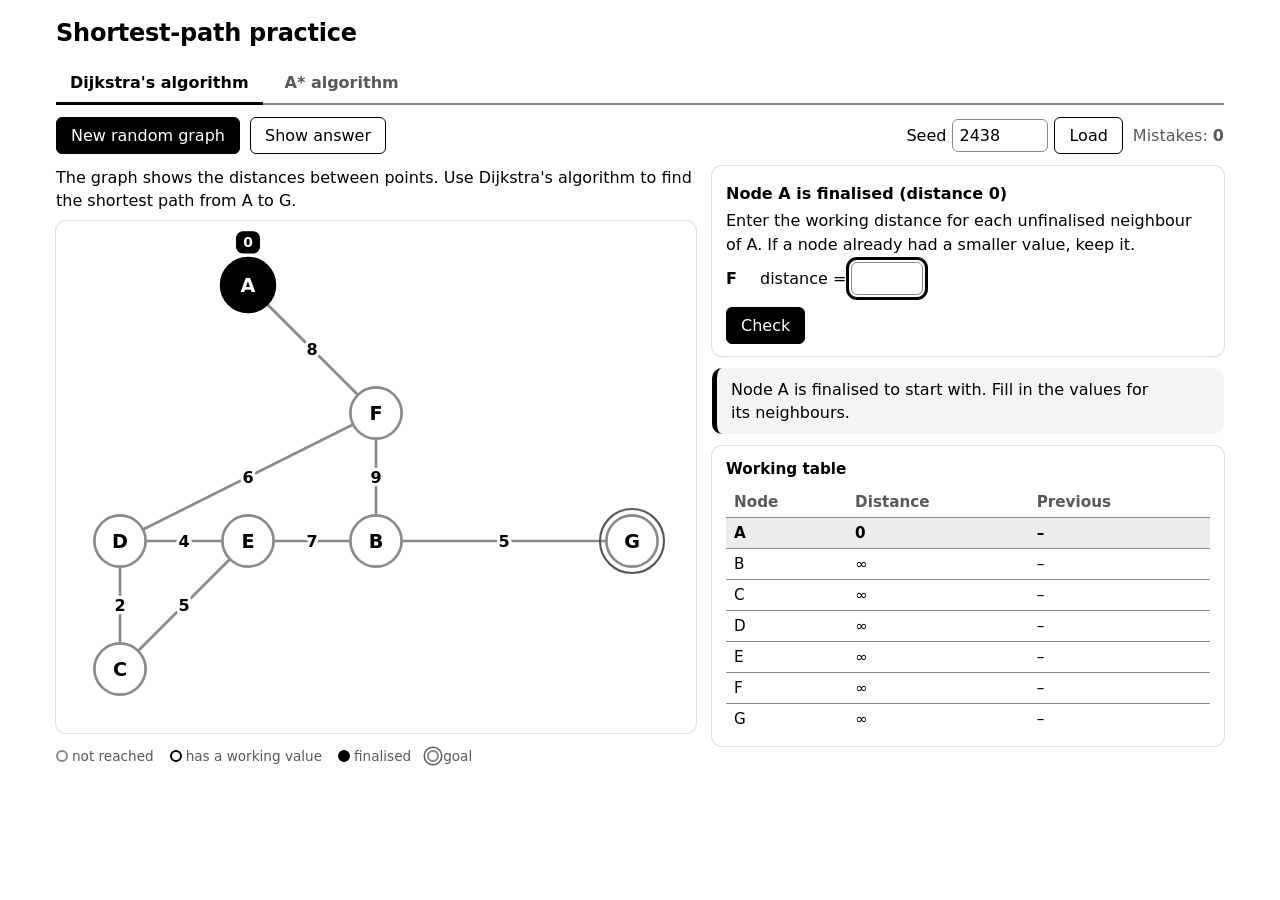
==== index.html @ e4dfb205 "Add shortest-path practice site (Dijkstra and A*) Co-Authored-By: Claude Sonnet 5.5 <noreply@anthrop" ====
<!doctype html>
<html lang="en">
<head>
  <meta charset="utf-8">
  <meta name="viewport" content="width=device-width, initial-scale=1">
  <title>Shortest-Path Practice: Dijkstra &amp; A*</title>
  <link rel="stylesheet" href="style.css">
</head>
<body>
  <header>
    <h1>Shortest-path practice</h1>
    <div class="tabs" role="tablist" aria-label="Algorithm">
      <button role="tab" id="tab-dijkstra" data-algo="dijkstra">Dijkstra's algorithm</button>
      <button role="tab" id="tab-astar" data-algo="astar">A* algorithm</button>
    </div>
  </header>

  <div class="toolbar">
    <button id="btnNew" type="button">New random graph</button>
    <button id="btnReveal" type="button" class="secondary">Show answer</button>
    <form id="seedForm" class="seedform">
      <label for="seedInput">Seed</label>
      <input id="seedInput" type="text" inputmode="numeric" size="7" autocomplete="off">
      <button type="submit" class="secondary">Load</button>
    </form>
    <span class="mistakes">Mistakes: <strong id="mistakes">0</strong></span>
  </div>

  <main>
    <section class="left" aria-label="Graph">
      <p id="question" class="question"></p>
      <svg id="graph" role="group" aria-label="Graph"></svg>
      <ul class="legend" id="legend"></ul>
    </section>

    <section class="right" aria-label="Working">
      <div id="task" class="card"></div>
      <div id="feedback" class="feedback" role="status" aria-live="polite"></div>
      <div id="tableWrap" class="card"></div>
    </section>
  </main>

  <script src="logic.js"></script>
  <script src="app.js"></script>
</body>
</html>
---- style.css ----
:root {
  --bg: #fff; --card: #fff; --text: #000; --muted: #595959; --line: #8a8a8a;
  --accent: #000; --accent-text: #fff;
  --work: #fff; --work-stroke: #000;
  --final: #000; --final-stroke: #000; --final-text: #fff; --final-row: #ececec;
  --bad: #000; --bad-bg: #ececec; --ok: #000; --ok-bg: #fff; --info-bg: #f4f4f4;
  --path: #000;
  --ease-out: cubic-bezier(0.23, 1, 0.32, 1);
  --shadow: 0 0 0 1px rgba(0,0,0,.12);
}
@media (prefers-color-scheme: dark) {
  :root {
    --bg: #000; --card: #000; --text: #fff; --muted: #a8a8a8; --line: #767676;
    --accent: #fff; --accent-text: #000;
    --work: #000; --work-stroke: #fff;
    --final: #fff; --final-stroke: #fff; --final-text: #000; --final-row: #222;
    --bad: #fff; --bad-bg: #222; --ok: #fff; --ok-bg: #000; --info-bg: #161616;
    --path: #fff;
    --shadow: 0 0 0 1px rgba(255,255,255,.18);
  }
}
* { box-sizing: border-box; }
body { -webkit-font-smoothing: antialiased; -webkit-tap-highlight-color: transparent; margin: 0; background: var(--bg); color: var(--text); font: 16px/1.45 system-ui, "Segoe UI", sans-serif; }
header, .toolbar, main { max-width: 1200px; margin: 0 auto; padding: 0 16px; }
header { padding-top: 16px; }
h1 { margin: 0 0 12px; font-size: 1.5rem; letter-spacing: -.01em; text-wrap: balance; }
.sub { margin: 2px 0 12px; color: var(--muted); text-wrap: pretty; }

.tabs { display: flex; gap: 8px; border-bottom: 2px solid var(--line); }
.tabs button { border: 0; background: none; color: var(--muted); padding: 8px 14px; font: inherit; font-weight: 600; cursor: pointer; border-bottom: 3px solid transparent; margin-bottom: -2px; border-radius: 6px 6px 0 0; transition: color 160ms var(--ease-out), border-color 160ms var(--ease-out), background-color 160ms var(--ease-out); }
@media (hover: hover) and (pointer: fine) { .tabs button:hover { color: var(--text); background: color-mix(in srgb, var(--accent) 8%, transparent); } }
.tabs button:active { background: color-mix(in srgb, var(--accent) 14%, transparent); }
.tabs button[aria-selected="true"] { color: var(--accent); border-bottom-color: var(--accent); }

.toolbar { display: flex; flex-wrap: wrap; gap: 10px; align-items: center; padding-top: 12px; padding-bottom: 12px; }
button { font: inherit; border-radius: 6px; border: 1px solid var(--accent); background: var(--accent); color: var(--accent-text); padding: 6px 14px; cursor: pointer; transition: transform 160ms var(--ease-out), background-color 160ms var(--ease-out), color 160ms var(--ease-out), opacity 160ms var(--ease-out); }
button:active:not(:disabled) { transform: scale(0.97); }
@media (hover: hover) and (pointer: fine) {
  button:not(.secondary):not(:disabled):hover { background: color-mix(in srgb, var(--accent) 88%, var(--text)); }
  button.secondary:not(:disabled):hover { background: color-mix(in srgb, var(--accent) 10%, transparent); }
}
button.secondary { background: transparent; color: var(--accent); }
button:disabled { opacity: .5; cursor: not-allowed; }
button:focus-visible, input:focus-visible, .node:focus-visible { outline: 3px solid var(--path); outline-offset: 2px; }
.seedform { display: flex; gap: 6px; align-items: center; margin-left: auto; }
.mistakes { color: var(--muted); font-variant-numeric: tabular-nums; }
input[type=text] { font: inherit; padding: 4px 6px; border: 1px solid var(--line); border-radius: 6px; background: var(--card); color: var(--text); width: 4.5em; transition: border-color 160ms var(--ease-out), background-color 160ms var(--ease-out); font-variant-numeric: tabular-nums; }
.seedform input { width: 6em; }
input.ok { border: 2px solid var(--ok); padding: 3px 5px; }
input.bad { border: 2px dashed var(--bad); background: var(--bad-bg); padding: 3px 5px; }

main { display: grid; grid-template-columns: minmax(0, 1.25fr) minmax(0, 1fr); gap: 16px; padding-bottom: 32px; align-items: start; }
@media (max-width: 900px) { main { grid-template-columns: 1fr; } }
.card { background: var(--card); border-radius: 10px; padding: 12px 14px; margin-bottom: 12px; box-shadow: var(--shadow); }
.question { margin: 0 0 8px; }
#graph { width: 100%; height: auto; background: var(--card); border-radius: 10px; box-shadow: var(--shadow); touch-action: manipulation; }

/* graph parts */
.edge { stroke: var(--line); stroke-width: 2.5; }
.edge.onpath { stroke: var(--path); stroke-width: 6; }
.wlabel { font-size: 15px; font-weight: 600; fill: var(--text); text-anchor: middle; dominant-baseline: central; paint-order: stroke; stroke: var(--card); stroke-width: 6px; stroke-linejoin: round; }
.node circle.body { fill: var(--card); stroke: var(--line); stroke-width: 2.5; }
.node.working circle.body { fill: var(--work); stroke: var(--work-stroke); }
.node.final circle.body { fill: var(--final); stroke: var(--final-stroke); }
.node.final .nlabel { fill: var(--final-text); }
.node.onpath circle.body { stroke: var(--path); stroke-width: 5; }
.node.current circle.body { stroke-width: 5; }
.node.wrong circle.body { fill: var(--bad-bg); stroke: var(--bad); stroke-width: 5; stroke-dasharray: 7 5; }
.node circle.goalring { fill: none; stroke: var(--muted); stroke-width: 2; }
.node.clickable { cursor: pointer; }
.node circle.body { transition: stroke 160ms var(--ease-out), fill 160ms var(--ease-out), stroke-width 160ms var(--ease-out); }
@media (hover: hover) and (pointer: fine) { .node.clickable:hover circle.body { stroke: var(--accent); stroke-width: 4; } }
.node.clickable:active circle.body { stroke: var(--accent); stroke-width: 5; }
.node.wrong { animation: shake 300ms var(--ease-out); }
@keyframes shake { 20% { transform: translateX(-4px); } 50% { transform: translateX(4px); } 80% { transform: translateX(-2px); } }
.nlabel { font-size: 18px; font-weight: 700; fill: var(--text); text-anchor: middle; dominant-baseline: central; pointer-events: none; }
.hlabel { font-size: 13px; fill: var(--muted); text-anchor: middle; pointer-events: none; paint-order: stroke; stroke: var(--card); stroke-width: 4px; }
.badge rect { fill: var(--work); stroke: var(--work-stroke); }
.badge.final rect { fill: var(--final); stroke: var(--final-stroke); }
.badge.final text { fill: var(--final-text); }
.badge text { font-size: 13px; font-weight: 700; fill: var(--text); text-anchor: middle; dominant-baseline: central; }

.legend { list-style: none; display: flex; flex-wrap: wrap; gap: 6px 16px; padding: 0; margin: 8px 0 0; color: var(--muted); font-size: .85rem; }
.legend i { display: inline-block; width: 12px; height: 12px; border-radius: 50%; border: 2px solid var(--line); vertical-align: -1px; margin-right: 4px; }
.legend i.w { background: var(--work); border-color: var(--work-stroke); }
.legend i.f { background: var(--final); border-color: var(--final-stroke); }
.legend i.g { box-shadow: 0 0 0 2px var(--card), 0 0 0 3.5px var(--muted); }

/* task + feedback */
.task-title { margin: 0 0 6px; font-weight: 700; }
.task p { margin: 4px 0; }
.upd .row { display: flex; flex-wrap: wrap; gap: 6px 10px; align-items: center; margin: 6px 0; }
.upd .row b { min-width: 1.5em; }
.upd .row span { color: var(--muted); }
.upd button, .costform button { margin-top: 6px; }
.feedback:empty { display: none; }
.question, .feedback, .task p { text-wrap: pretty; }
.feedback { border-radius: 10px; padding: 10px 14px; margin-bottom: 12px; border-left: 5px solid; }
.feedback ul { margin: 4px 0 0; padding-left: 20px; }
.feedback.ok { background: var(--ok-bg); border-color: var(--ok); }
.feedback.bad { background: var(--bad-bg); border-color: var(--bad); border-left-style: double; border-left-width: 7px; }
.feedback.info { background: var(--info-bg); border-color: var(--accent); }

table { font-variant-numeric: tabular-nums; width: 100%; border-collapse: collapse; font-size: .95rem; }
caption { text-align: left; font-weight: 700; padding-bottom: 6px; }
th, td { text-align: left; padding: 4px 8px; border-bottom: 1px solid var(--line); }
th { color: var(--muted); font-weight: 600; }
tr:last-child td { border-bottom: 0; }
tr.finalised td { background: var(--final-row); font-weight: 600; }
.empty { color: var(--muted); margin: 0; }

@media (prefers-reduced-motion: reduce) {
  *, *::before, *::after { transition-duration: 0.01ms !important; animation: none !important; }
  button:active:not(:disabled) { transform: none; }
}
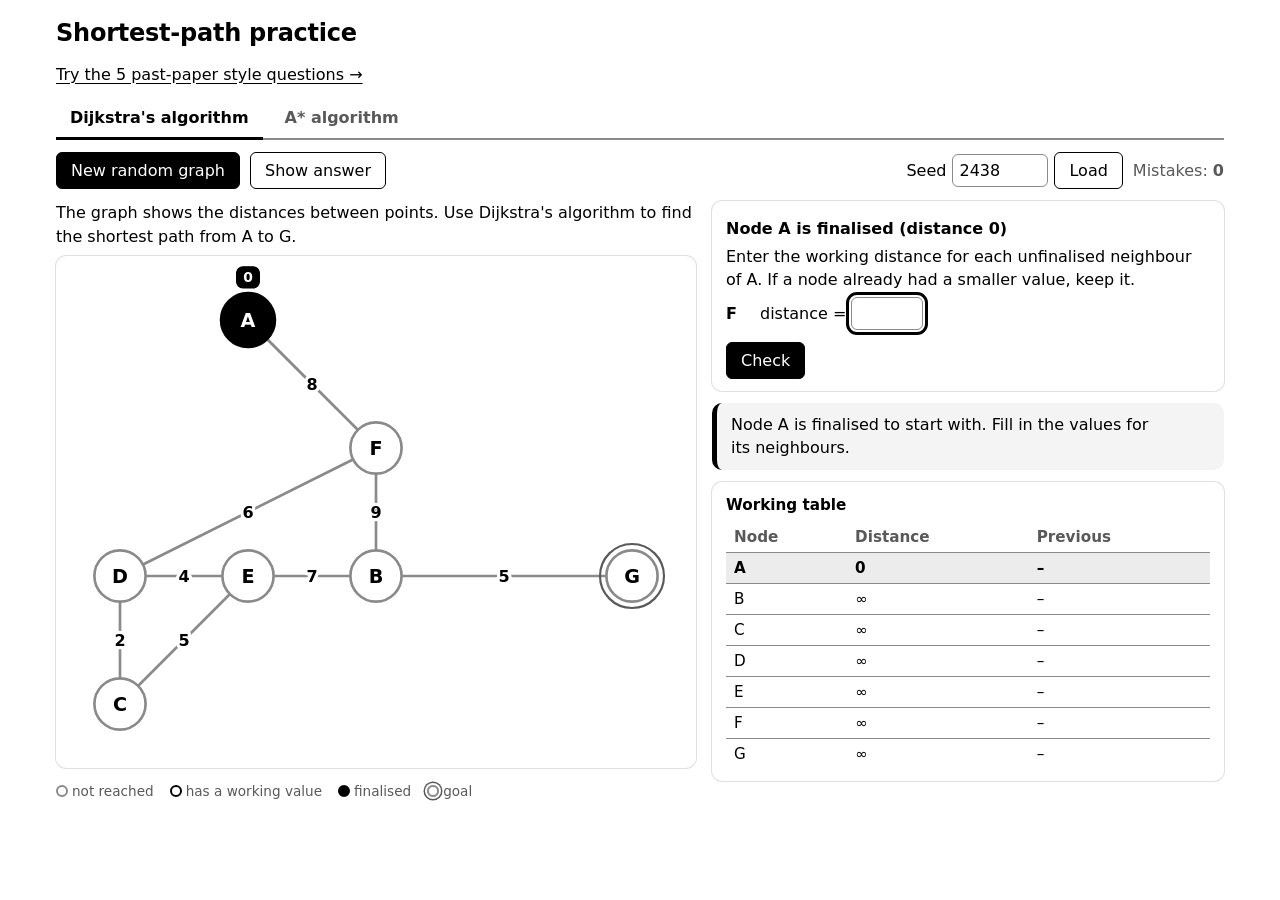
==== commit 6a15cb35: "Add 5 past-paper style questions using the interactive game Co-Authored-By: Claude Sonnet 5.5 <norep" ====
--- a/index.html
+++ b/index.html
@@ -9,6 +9,7 @@
 <body>
   <header>
     <h1>Shortest-path practice</h1>
+    <p class="sub"><a href="questions.html">Try the 5 past-paper style questions &rarr;</a></p>
     <div class="tabs" role="tablist" aria-label="Algorithm">
       <button role="tab" id="tab-dijkstra" data-algo="dijkstra">Dijkstra's algorithm</button>
       <button role="tab" id="tab-astar" data-algo="astar">A* algorithm</button>
--- a/style.css
+++ b/style.css
@@ -25,6 +25,7 @@
 header { padding-top: 16px; }
 h1 { margin: 0 0 12px; font-size: 1.5rem; letter-spacing: -.01em; text-wrap: balance; }
 .sub { margin: 2px 0 12px; color: var(--muted); text-wrap: pretty; }
+.sub a { color: var(--accent); text-underline-offset: 3px; }
 
 .tabs { display: flex; gap: 8px; border-bottom: 2px solid var(--line); }
 .tabs button { border: 0; background: none; color: var(--muted); padding: 8px 14px; font: inherit; font-weight: 600; cursor: pointer; border-bottom: 3px solid transparent; margin-bottom: -2px; border-radius: 6px 6px 0 0; transition: color 160ms var(--ease-out), border-color 160ms var(--ease-out), background-color 160ms var(--ease-out); }
@@ -74,6 +75,8 @@
 .node.wrong { animation: shake 300ms var(--ease-out); }
 @keyframes shake { 20% { transform: translateX(-4px); } 50% { transform: translateX(4px); } 80% { transform: translateX(-2px); } }
 .nlabel { font-size: 18px; font-weight: 700; fill: var(--text); text-anchor: middle; dominant-baseline: central; pointer-events: none; }
+.nlabel.small { font-size: 14px; }
+.nlabel.tiny { font-size: 11.5px; }
 .hlabel { font-size: 13px; fill: var(--muted); text-anchor: middle; pointer-events: none; paint-order: stroke; stroke: var(--card); stroke-width: 4px; }
 .badge rect { fill: var(--work); stroke: var(--work-stroke); }
 .badge.final rect { fill: var(--final); stroke: var(--final-stroke); }
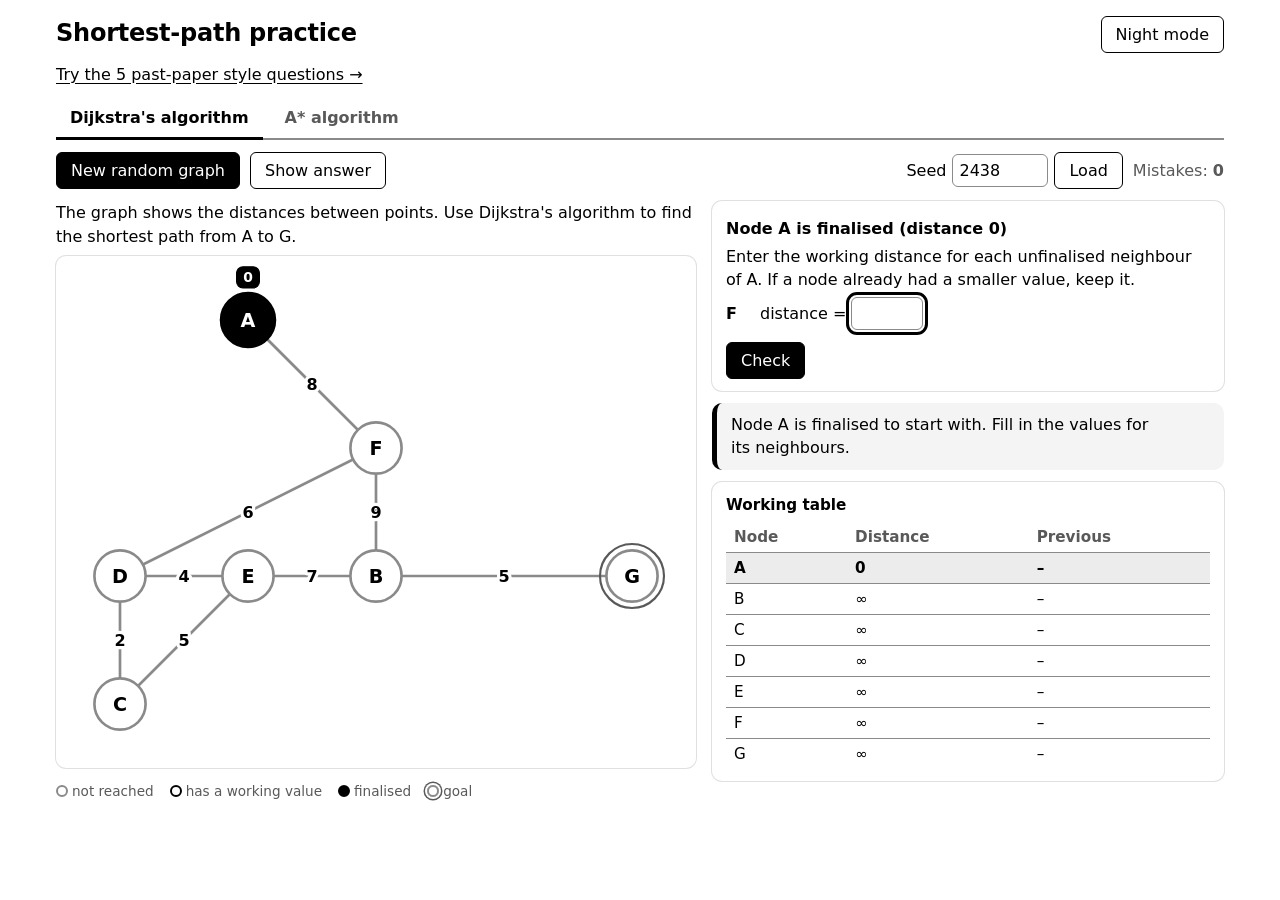
==== commit ab65ca7c: "Add day/night toggle, defaulting to day mode Co-Authored-By: Claude Sonnet 5.5 <noreply@anthropic.co" ====
--- a/index.html
+++ b/index.html
@@ -5,9 +5,11 @@
   <meta name="viewport" content="width=device-width, initial-scale=1">
   <title>Shortest-Path Practice: Dijkstra &amp; A*</title>
   <link rel="stylesheet" href="style.css">
+  <script src="theme.js"></script>
 </head>
 <body>
   <header>
+    <button id="themeToggle" type="button" class="secondary theme-toggle"></button>
     <h1>Shortest-path practice</h1>
     <p class="sub"><a href="questions.html">Try the 5 past-paper style questions &rarr;</a></p>
     <div class="tabs" role="tablist" aria-label="Algorithm">
--- a/style.css
+++ b/style.css
@@ -7,9 +7,9 @@
   --path: #000;
   --ease-out: cubic-bezier(0.23, 1, 0.32, 1);
   --shadow: 0 0 0 1px rgba(0,0,0,.12);
+  color-scheme: light;
 }
-@media (prefers-color-scheme: dark) {
-  :root {
+:root[data-theme="dark"] {
     --bg: #000; --card: #000; --text: #fff; --muted: #a8a8a8; --line: #767676;
     --accent: #fff; --accent-text: #000;
     --work: #000; --work-stroke: #fff;
@@ -17,12 +17,13 @@
     --bad: #fff; --bad-bg: #222; --ok: #fff; --ok-bg: #000; --info-bg: #161616;
     --path: #fff;
     --shadow: 0 0 0 1px rgba(255,255,255,.18);
-  }
+    color-scheme: dark;
 }
 * { box-sizing: border-box; }
 body { -webkit-font-smoothing: antialiased; -webkit-tap-highlight-color: transparent; margin: 0; background: var(--bg); color: var(--text); font: 16px/1.45 system-ui, "Segoe UI", sans-serif; }
 header, .toolbar, main { max-width: 1200px; margin: 0 auto; padding: 0 16px; }
-header { padding-top: 16px; }
+header { padding-top: 16px; position: relative; }
+.theme-toggle { position: absolute; top: 16px; right: 16px; }
 h1 { margin: 0 0 12px; font-size: 1.5rem; letter-spacing: -.01em; text-wrap: balance; }
 .sub { margin: 2px 0 12px; color: var(--muted); text-wrap: pretty; }
 .sub a { color: var(--accent); text-underline-offset: 3px; }
